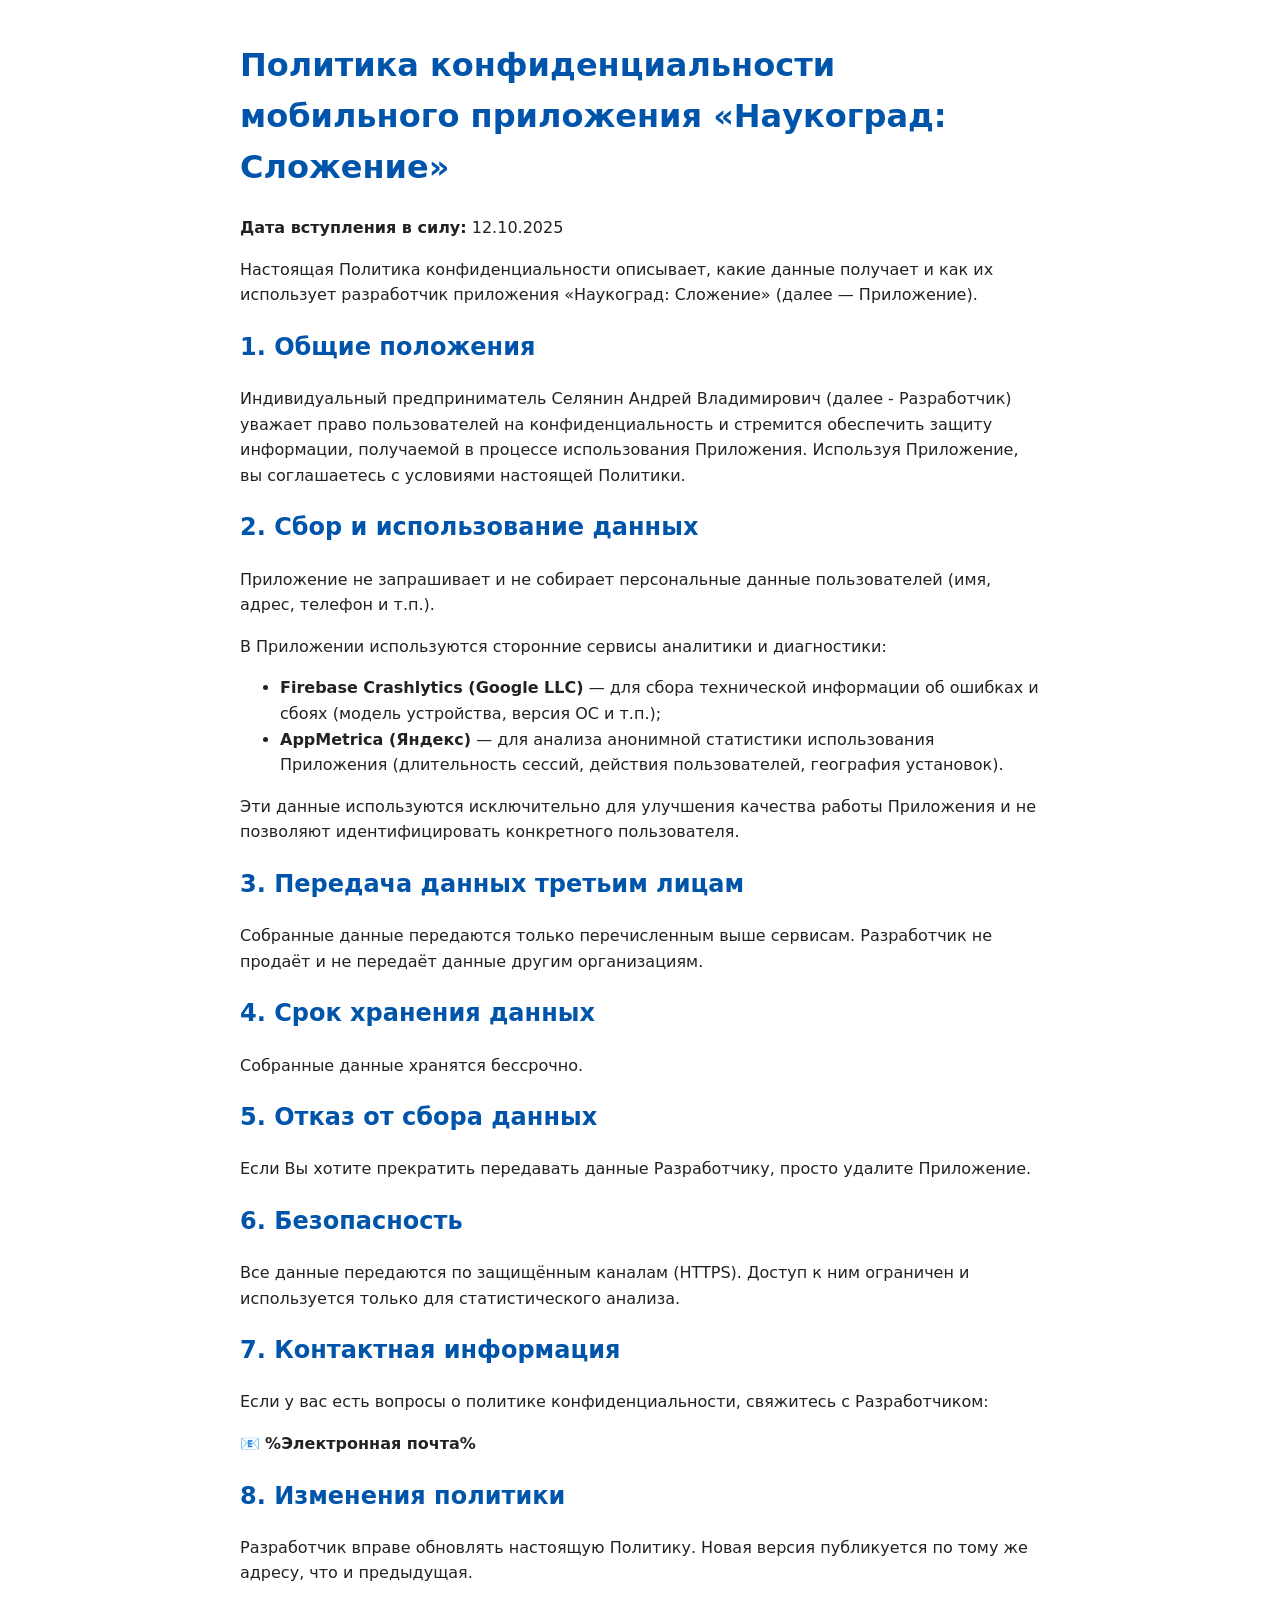
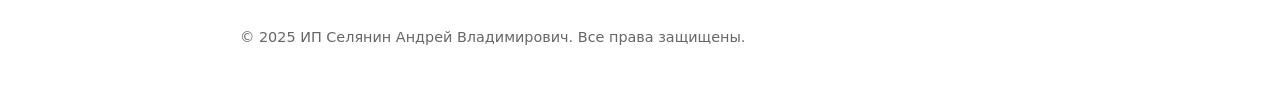
==== Scienceville_Addition_PrivacyPolicy.htm @ 61bf409b "Документы" ====
<!DOCTYPE html>
<html lang="ru">
<head>
  <meta charset="UTF-8">
  <meta name="viewport" content="width=device-width, initial-scale=1.0">
  <title>Политика конфиденциальности — Наукоград: Сложение</title>
  <style>
    body { font-family: system-ui, sans-serif; max-width: 800px; margin: 40px auto; padding: 0 20px; color: #222; line-height: 1.6; }
    h1, h2 { color: #0055aa; }
    a { color: #0055aa; text-decoration: none; }
    a:hover { text-decoration: underline; }
    footer { margin-top: 40px; font-size: 0.9em; color: #666; }
  </style>
</head>
<body>

<h1>Политика конфиденциальности мобильного приложения «Наукоград: Сложение»</h1>
<p><strong>Дата вступления в силу:</strong> 12.10.2025</p>

<p>Настоящая Политика конфиденциальности описывает, какие данные получает и как их использует разработчик приложения «Наукоград: Сложение» (далее — Приложение).</p>

<h2>1. Общие положения</h2>
<p>Индивидуальный предприниматель Селянин Андрей Владимирович (далее - Разработчик) уважает право пользователей на конфиденциальность и стремится обеспечить защиту информации, получаемой в процессе использования Приложения. Используя Приложение, вы соглашаетесь с условиями настоящей Политики.</p>

<h2>2. Сбор и использование данных</h2>
<p>Приложение не запрашивает и не собирает персональные данные пользователей (имя, адрес, телефон и т.п.).</p>
<p>В Приложении используются сторонние сервисы аналитики и диагностики:</p>
<ul>
  <li><strong>Firebase Crashlytics (Google LLC)</strong> — для сбора технической информации об ошибках и сбоях (модель устройства, версия ОС и т.п.);</li>
  <li><strong>AppMetrica (Яндекс)</strong> — для анализа анонимной статистики использования Приложения (длительность сессий, действия пользователей, география установок).</li>
</ul>
<p>Эти данные используются исключительно для улучшения качества работы Приложения и не позволяют идентифицировать конкретного пользователя.</p>

<h2>3. Передача данных третьим лицам</h2>
<p>Собранные данные передаются только перечисленным выше сервисам. Разработчик не продаёт и не передаёт данные другим организациям.</p>

<h2>4. Срок хранения данных</h2>
<p>Собранные данные хранятся бессрочно.</p>

<h2>5. Отказ от сбора данных</h2>
<p>Если Вы хотите прекратить передавать данные Разработчику, просто удалите Приложение.</p>

<h2>6. Безопасность</h2>
<p>Все данные передаются по защищённым каналам (HTTPS). Доступ к ним ограничен и используется только для статистического анализа.</p>

<h2>7. Контактная информация</h2>
<p>Если у вас есть вопросы о политике конфиденциальности, свяжитесь с Разработчиком:</p>
<p>📧 <strong>%Электронная почта%</strong></p>

<h2>8. Изменения политики</h2>
<p>Разработчик вправе обновлять настоящую Политику. Новая версия публикуется по тому же адресу, что и предыдущая.</p>

<footer>
  <p>© 2025 ИП Селянин Андрей Владимирович. Все права защищены.</p>
</footer>

</body>
</html>
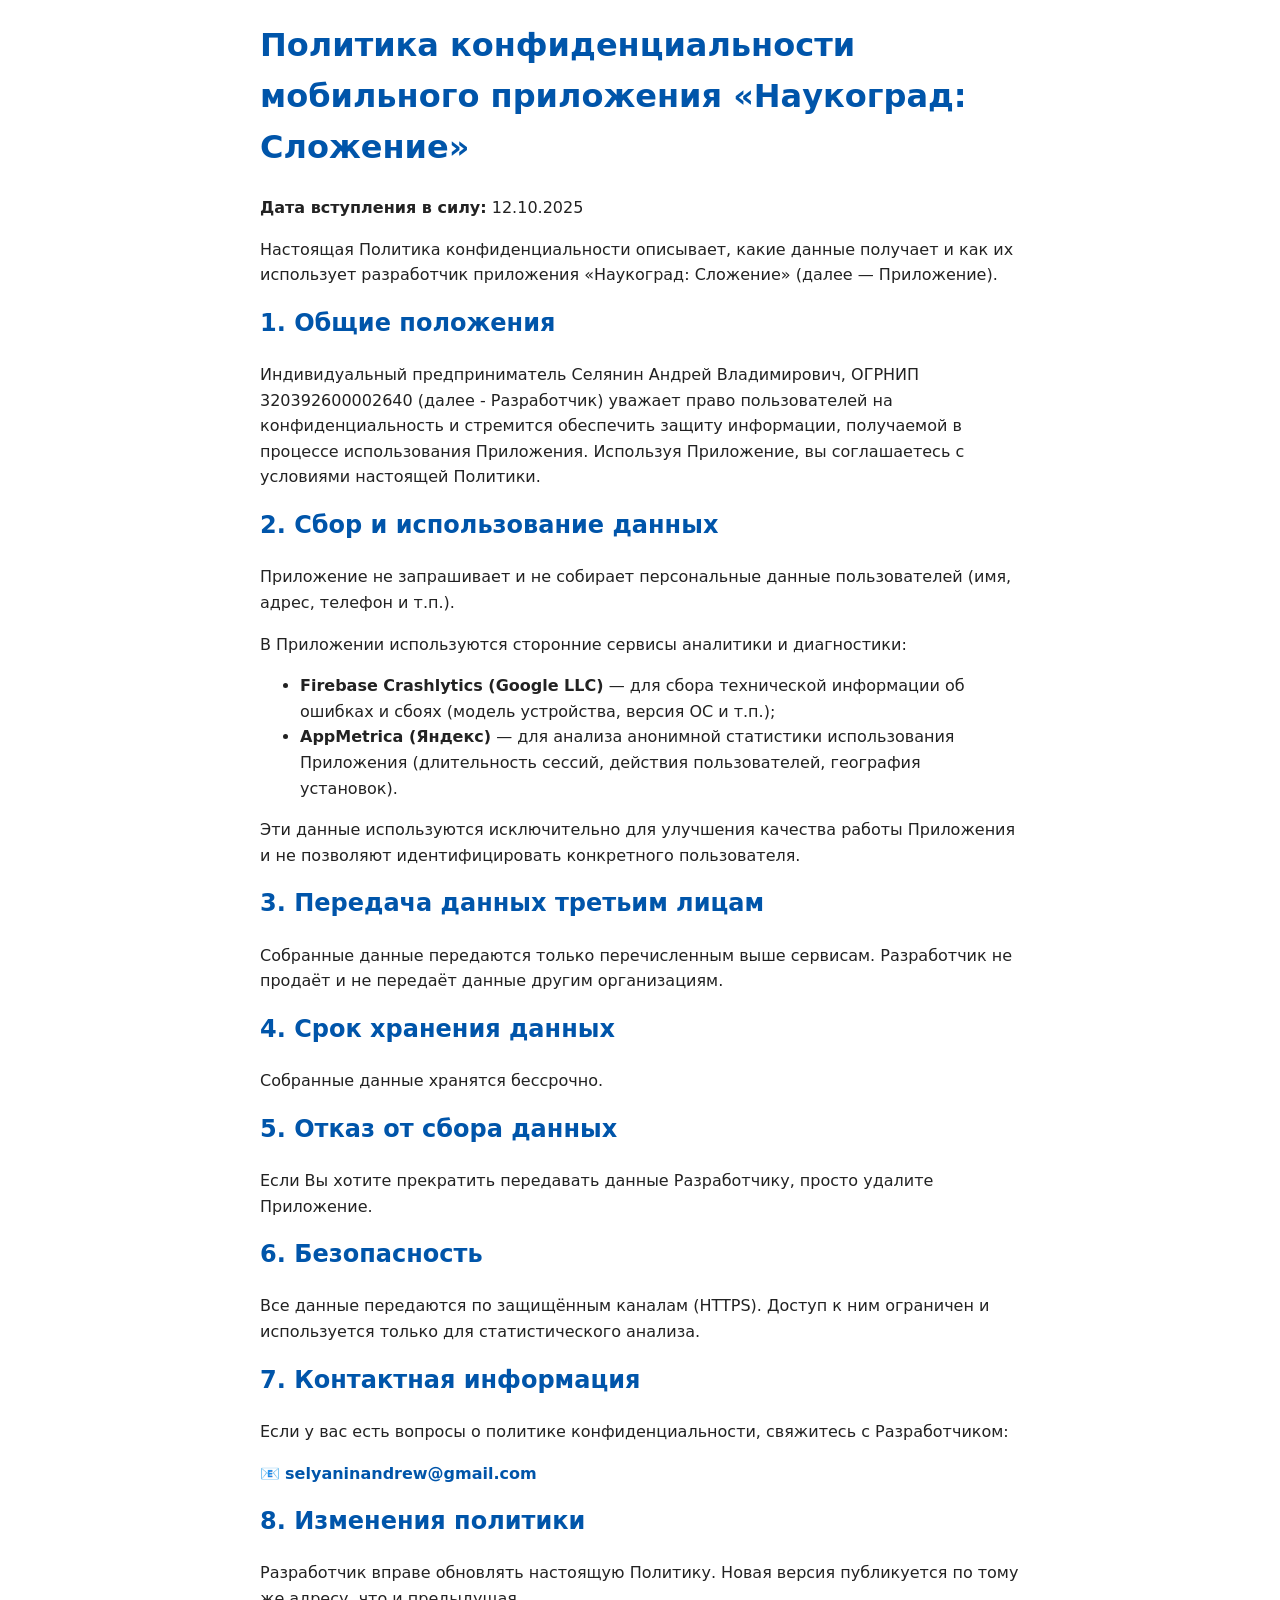
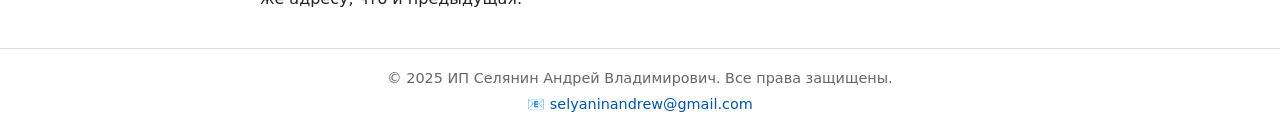
==== commit 378fa911: "Ссылки и оформление" ====
--- a/Scienceville_Addition_PrivacyPolicy.htm
+++ b/Scienceville_Addition_PrivacyPolicy.htm
@@ -4,23 +4,18 @@
   <meta charset="UTF-8">
   <meta name="viewport" content="width=device-width, initial-scale=1.0">
   <title>Политика конфиденциальности — Наукоград: Сложение</title>
-  <style>
-    body { font-family: system-ui, sans-serif; max-width: 800px; margin: 40px auto; padding: 0 20px; color: #222; line-height: 1.6; }
-    h1, h2 { color: #0055aa; }
-    a { color: #0055aa; text-decoration: none; }
-    a:hover { text-decoration: underline; }
-    footer { margin-top: 40px; font-size: 0.9em; color: #666; }
-  </style>
+  <link rel="stylesheet" href="style.css">
 </head>
 <body>
 
+<main>
 <h1>Политика конфиденциальности мобильного приложения «Наукоград: Сложение»</h1>
 <p><strong>Дата вступления в силу:</strong> 12.10.2025</p>
 
 <p>Настоящая Политика конфиденциальности описывает, какие данные получает и как их использует разработчик приложения «Наукоград: Сложение» (далее — Приложение).</p>
 
 <h2>1. Общие положения</h2>
-<p>Индивидуальный предприниматель Селянин Андрей Владимирович (далее - Разработчик) уважает право пользователей на конфиденциальность и стремится обеспечить защиту информации, получаемой в процессе использования Приложения. Используя Приложение, вы соглашаетесь с условиями настоящей Политики.</p>
+<p>Индивидуальный предприниматель Селянин Андрей Владимирович, ОГРНИП 320392600002640 (далее - Разработчик) уважает право пользователей на конфиденциальность и стремится обеспечить защиту информации, получаемой в процессе использования Приложения. Используя Приложение, вы соглашаетесь с условиями настоящей Политики.</p>
 
 <h2>2. Сбор и использование данных</h2>
 <p>Приложение не запрашивает и не собирает персональные данные пользователей (имя, адрес, телефон и т.п.).</p>
@@ -45,13 +40,15 @@
 
 <h2>7. Контактная информация</h2>
 <p>Если у вас есть вопросы о политике конфиденциальности, свяжитесь с Разработчиком:</p>
-<p>📧 <strong>%Электронная почта%</strong></p>
+<p><a href="mailto:selyaninandrew@gmail.com">📧 <strong>selyaninandrew@gmail.com</strong></a></p>
 
 <h2>8. Изменения политики</h2>
 <p>Разработчик вправе обновлять настоящую Политику. Новая версия публикуется по тому же адресу, что и предыдущая.</p>
+</main>
 
 <footer>
   <p>© 2025 ИП Селянин Андрей Владимирович. Все права защищены.</p>
+  <p><a href="mailto:selyaninandrew@gmail.com">📧 selyaninandrew@gmail.com</a></p>
 </footer>
 
 </body>
--- a/style.css
+++ b/style.css
@@ -0,0 +1,57 @@
+/* Сбрасываем отступы по умолчанию */
+* {
+  box-sizing: border-box;
+}
+
+html, body {
+  height: 100%;
+  margin: 0;
+  padding: 0;
+}
+
+/* Основная структура страницы */
+body {
+  display: flex;
+  flex-direction: column;
+  min-height: 100vh;
+  font-family: system-ui, sans-serif;
+  color: #222;
+  line-height: 1.6;
+  background-color: #fff;
+}
+
+/* Контейнер с контентом (центрируем, ограничиваем ширину и даём отступы) */
+main {
+  flex: 1;
+  max-width: 800px;
+  width: 100%;
+  margin: 0 auto;
+  padding: 20px 20px;
+}
+
+/* Заголовки и ссылки */
+h1, h2 {
+  color: #0055aa;
+  margin-top: 0; /* убираем лишний верхний отступ */
+}
+
+a {
+  color: #0055aa;
+  text-decoration: none;
+}
+a:hover {
+  text-decoration: underline;
+}
+
+/* Футер прижат к низу */
+footer {
+  margin-top: auto;
+  text-align: center;
+  font-size: 0.9em;
+  color: #666;
+  padding: 10px 0;
+  border-top: 1px solid #ddd;
+  background-color: #fff;
+  width: 100%;
+  line-height: 0.8;
+}
